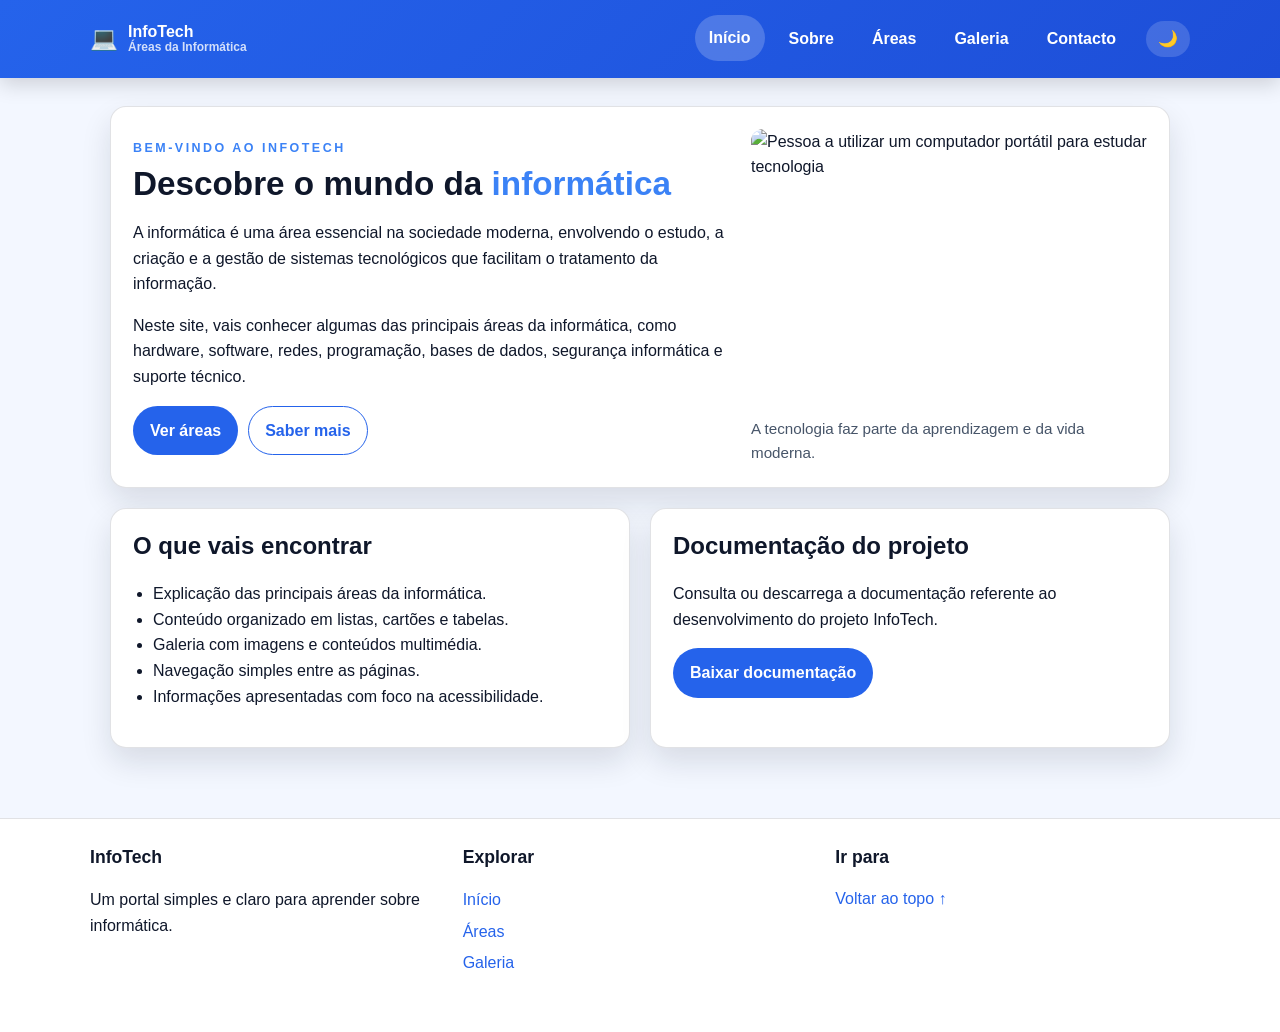
==== index.html @ 6b0cd7bc "Initial commit" ====
<!doctype html>
<html lang="pt-MZ">
  <head>
    <meta charset="UTF-8" />
    <meta name="viewport" content="width=device-width, initial-scale=1.0" />

    <meta
      name="description"
      content="InfoTech: portal educativo sobre as principais áreas da informática."
    />

    <title>InfoTech - Início</title>

    <link rel="stylesheet" href="css/style.css" />
  </head>

  <body id="topo">
    <header class="site-header"> <!-- Logótipo e menu -->
      <div class="topbar">
        <a
          class="brand"
          href="index.html"
          aria-label="InfoTech - Página inicial"
        >
          <span class="brand-icon" aria-hidden="true">💻</span>

          <span class="brand-text">
            <strong>InfoTech</strong>
            <small>Áreas da Informática</small>
          </span>
        </a>

        <button
          class="menu-toggle"
          type="button"
          aria-label="Abrir menu"
          aria-expanded="false"
          aria-controls="main-menu"
        >
          <span></span>
          <span></span>
          <span></span>
        </button>

        <nav class="menu" id="main-menu" aria-label="Navegação principal">
          <ul>
            <li>
              <a href="index.html" class="active" aria-current="page">
                Início
              </a>
            </li>

            <li>
              <a href="pages/sobre.html">Sobre</a>
            </li>

            <li>
              <a href="pages/areas.html">Áreas</a>
            </li>

            <li>
              <a href="pages/galeria.html">Galeria</a>
            </li>

            <li>
              <a href="pages/contacto.html">Contacto</a>
            </li>
          </ul>
        </nav>

        <button
          class="theme-toggle"
          id="theme-toggle"
          type="button"
          aria-label="Alternar tema"
        >
          ☀️
        </button>
      </div>
    </header>

    <main class="container"> <!-- Conteúdo principal -->
      <section class="card hero-card" aria-labelledby="titulo-principal">
        <div class="hero-text">
          <p class="eyebrow">Bem-vindo ao InfoTech</p>

          <h1 id="titulo-principal">
            Descobre o mundo da
            <span class="highlight">informática</span>
          </h1>

          <p>
            A informática é uma área essencial na sociedade moderna, envolvendo
            o estudo, a criação e a gestão de sistemas tecnológicos que
            facilitam o tratamento da informação.
          </p>

          <p>
            Neste site, vais conhecer algumas das principais áreas da
            informática, como hardware, software, redes, programação, bases de
            dados, segurança informática e suporte técnico.
          </p>

          <div class="actions">
            <a class="btn" href="pages/areas.html"> Ver áreas </a>

            <a class="btn btn-secondary" href="pages/sobre.html">
              Saber mais
            </a>
          </div>
        </div>

        <figure>
          <img
            src="https://images.unsplash.com/photo-1516321318423-f06f85e504b3?auto=format&fit=crop&w=900&q=80"
            alt="Pessoa a utilizar um computador portátil para estudar tecnologia"
          />

          <figcaption>
            A tecnologia faz parte da aprendizagem e da vida moderna.
          </figcaption>
        </figure>
      </section>

      <div class="info-flex">
        <section class="card" aria-labelledby="encontrar-titulo">
          <h2 id="encontrar-titulo">O que vais encontrar</h2>

          <ul>
            <li>Explicação das principais áreas da informática.</li>
            <li>Conteúdo organizado em listas, cartões e tabelas.</li>
            <li>Galeria com imagens e conteúdos multimédia.</li>
            <li>Navegação simples entre as páginas.</li>
            <li>Informações apresentadas com foco na acessibilidade.</li>
          </ul>
        </section>

        <section class="card" aria-labelledby="documentacao-titulo">
          <h2 id="documentacao-titulo">Documentação do projeto</h2>

          <p>
            Consulta ou descarrega a documentação referente ao desenvolvimento
            do projeto InfoTech.
          </p>

          <a
            class="btn"
            href="doc/documentacao-infotech.pdf"
            download="documentacao-infotech.pdf"
          >
            Baixar documentação
          </a>
        </section>
      </div>
    </main>

    <footer class="site-footer"> <!-- Rodapé -->
      <div class="footer-content">
        <div>
          <h2>InfoTech</h2>

          <p>Um portal simples e claro para aprender sobre informática.</p>
        </div>

        <div>
          <h2>Explorar</h2>

          <ul class="footer-links">
            <li>
              <a href="index.html">Início</a>
            </li>

            <li>
              <a href="pages/areas.html">Áreas</a>
            </li>

            <li>
              <a href="pages/galeria.html">Galeria</a>
            </li>
          </ul>
        </div>

        <div>
          <h2>Ir para</h2>

          <a href="#topo"> Voltar ao topo ↑ </a>
        </div>
      </div>
    </footer>

    <script src="js/script.js"></script>
  </body>
</html>
---- css/style.css ----
:root {
  color-scheme: dark;

  --bg: #07111f;
  --surface: #111827;
  --surface-2: #172033;
  --text: #f8fafc;
  --muted: #cbd5e1;
  --accent: #3b82f6;
  --accent-2: #60a5fa;
  --success: #22c55e;
  --danger: #ef4444;
  --border: rgba(148, 163, 184, 0.2);
  --shadow: 0 14px 30px rgba(2, 8, 23, 0.28);
}

body[data-theme='light'] {
  color-scheme: light;

  --bg: #f3f7ff;
  --surface: #ffffff;
  --surface-2: #ebf2ff;
  --text: #0f172a;
  --muted: #475569;
  --accent: #2563eb;
  --accent-2: #3b82f6;
  --success: #15803d;
  --danger: #dc2626;
  --border: rgba(15, 23, 42, 0.12);
  --shadow: 0 14px 30px rgba(15, 23, 42, 0.12);
}

* {
  box-sizing: border-box;
}

html {
  scroll-behavior: smooth;
}

body {
  min-width: 320px;
  margin: 0;
  background: var(--bg);
  color: var(--text);
  font-family: Arial, sans-serif;
  line-height: 1.6;
  transition:
    background 0.3s ease,
    color 0.3s ease;
}

img,
video,
audio {
  max-width: 100%;
}

img,
video {
  display: block;
  border-radius: 12px;
}

audio {
  display: block;
  width: 100%;
  margin-top: 10px;
}

figure {
  margin: 0;
}

figcaption {
  margin-top: 8px;
  color: var(--muted);
  font-size: 0.95rem;
}

a {
  color: inherit;
}

button,
input,
select,
textarea {
  font: inherit;
}

button,
a {
  -webkit-tap-highlight-color: transparent;
}

button:focus-visible,
a:focus-visible,
input:focus-visible,
select:focus-visible,
textarea:focus-visible {
  outline: 3px solid var(--accent-2);
  outline-offset: 3px;
}

.site-header {
  position: sticky;
  top: 0;
  z-index: 10;
  padding: 16px 20px;
  background: linear-gradient(135deg, var(--accent), #1d4ed8);
  color: white;
  box-shadow: 0 6px 20px rgba(0, 0, 0, 0.16);
}

.topbar {
  display: flex;
  align-items: center;
  gap: 16px;
  max-width: 1100px;
  margin: 0 auto;
}

.brand {
  display: flex;
  align-items: center;
  gap: 10px;
  color: white;
  font-weight: 700;
  text-decoration: none;
}

.brand-icon {
  font-size: 1.4rem;
}

.brand-text {
  display: flex;
  flex-direction: column;
  line-height: 1.1;
}

.brand-text small {
  font-size: 0.75rem;
  opacity: 0.8;
}

.menu {
  margin-left: auto;
}

nav.menu ul {
  display: flex;
  align-items: center;
  gap: 10px;
  padding: 0;
  margin: 0;
  list-style: none;
}

nav.menu a {
  display: block;
  padding: 10px 14px;
  border-radius: 999px;
  color: white;
  font-weight: 600;
  text-decoration: none;
  transition:
    background 0.25s ease,
    transform 0.2s ease;
}

nav.menu a:hover,
nav.menu a.active {
  background: rgba(255, 255, 255, 0.2);
  transform: translateY(-1px);
}

.theme-toggle,
.menu-toggle {
  padding: 10px 12px;
  border: 0;
  border-radius: 999px;
  background: rgba(255, 255, 255, 0.16);
  color: white;
  cursor: pointer;
}

.theme-toggle {
  line-height: 1;
}

.menu-toggle {
  display: none;
  flex-direction: column;
  gap: 4px;
}

.menu-toggle span {
  display: block;
  width: 20px;
  height: 2px;
  border-radius: 2px;
  background: white;
}

.container {
  max-width: 1100px;
  padding: 28px 20px 50px;
  margin: 0 auto;
}

.card {
  padding: 22px;
  margin-bottom: 20px;
  border: 1px solid var(--border);
  border-radius: 16px;
  background: var(--surface);
  box-shadow: var(--shadow);
}

.card h1,
.card h2,
.card h3 {
  line-height: 1.25;
}

.card h1:first-child,
.card h2:first-child,
.card h3:first-child {
  margin-top: 0;
}

.card p:last-child {
  margin-bottom: 0;
}

.hero-card {
  display: grid;
  grid-template-columns: 1.2fr 0.8fr;
  align-items: center;
  gap: 24px;
}

.hero-card figure img {
  width: 100%;
  min-height: 280px;
  object-fit: cover;
}

.hero-text h1,
.hero-text h2 {
  margin: 4px 0 10px;
  font-size: clamp(1.7rem, 2.6vw, 2.5rem);
}

.highlight {
  color: var(--accent-2);
  font-weight: 800;
}

.eyebrow {
  margin: 0;
  color: var(--accent-2);
  font-size: 0.78rem;
  font-weight: 700;
  letter-spacing: 0.2em;
  text-transform: uppercase;
}

.actions {
  display: flex;
  flex-wrap: wrap;
  gap: 10px;
  margin-top: 14px;
}

.btn {
  display: inline-block;
  padding: 11px 16px;
  border: 1px solid transparent;
  border-radius: 999px;
  background: var(--accent);
  color: white;
  font-weight: 700;
  text-decoration: none;
  cursor: pointer;
  transition:
    background 0.25s ease,
    color 0.25s ease,
    transform 0.2s ease;
}

.btn:hover {
  background: var(--accent-2);
  transform: translateY(-1px);
}

.btn-secondary {
  border-color: var(--accent);
  background: transparent;
  color: var(--accent);
}

.btn-secondary:hover {
  background: var(--surface-2);
  color: var(--accent);
}

.cards-grid {
  display: grid;
  grid-template-columns: repeat(auto-fit, minmax(260px, 1fr));
  gap: 18px;
}

.cards-grid > .visually-hidden {
  grid-column: 1 / -1;
}

.area-card {
  display: flex;
  flex-direction: column;
  gap: 10px;
}

.area-card h2 {
  margin-bottom: 0;
}

.summary {
  margin: 0;
  color: var(--muted);
}

.area-details {
  margin-top: 6px;
}

.area-details[hidden],
.carousel-slide[hidden] {
  display: none;
}

.area-card.is-open .area-details {
  display: block;
}

.expand-btn {
  align-self: flex-start;
  padding: 8px 12px;
  border: 1px solid var(--border);
  border-radius: 999px;
  background: var(--surface-2);
  color: var(--text);
  cursor: pointer;
  font-weight: 700;
}

.expand-btn:hover {
  background: var(--accent);
  color: white;
}

.table-wrapper {
  width: 100%;
  overflow-x: auto;
}

table {
  width: 100%;
  border-collapse: collapse;
}

caption {
  padding: 10px 0;
  color: var(--muted);
  font-weight: 700;
  text-align: left;
}

th,
td {
  padding: 10px;
  border: 1px solid var(--border);
  text-align: left;
}

th {
  background: var(--surface-2);
}

ul,
ol {
  padding-left: 20px;
}

.info-flex{
  display:flex;
  gap:20px;
}

.info-flex .card{
  flex:1;
}

@media (max-width:700px){
  .info-flex{
    flex-direction:column;
  }
}

.site-footer {
  padding: 24px 20px 40px;
  border-top: 1px solid var(--border);
  background: var(--surface);
}

.footer-content {
  display: grid;
  grid-template-columns: repeat(auto-fit, minmax(220px, 1fr));
  gap: 18px;
  max-width: 1100px;
  margin: 0 auto;
}

.footer-content h2 {
  margin-top: 0;
  font-size: 1.1rem;
}

.footer-links {
  padding: 0;
  list-style: none;
}

.footer-links li + li {
  margin-top: 6px;
}

.footer-links a,
.site-footer a {
  color: var(--accent);
  text-decoration: none;
}

.footer-links a:hover,
.site-footer a:hover {
  text-decoration: underline;
}

.form-group {
  margin-bottom: 16px;
}

.form-group label {
  display: block;
  margin-bottom: 6px;
  font-weight: 700;
}

.form-group input,
.form-group select,
.form-group textarea {
  width: 100%;
  padding: 11px 12px;
  border: 1px solid var(--border);
  border-radius: 10px;
  background: var(--surface-2);
  color: var(--text);
}

.form-group textarea {
  min-height: 140px;
  resize: vertical;
}

.form-group input::placeholder,
.form-group textarea::placeholder {
  color: var(--muted);
  opacity: 0.85;
}

.form-group input:focus,
.form-group select:focus,
.form-group textarea:focus {
  outline: 3px solid var(--accent-2);
  outline-offset: 2px;
}

.form-group input:invalid:not(:placeholder-shown),
.form-group select:invalid,
.form-group textarea:invalid:not(:placeholder-shown) {
  border-color: var(--danger);
}

.form-group input:valid,
.form-group select:valid,
.form-group textarea:valid {
  border-color: var(--success);
}

.checkbox-group {
  display: flex;
  align-items: flex-start;
  gap: 8px;
}

.checkbox-group input {
  width: auto;
  margin-top: 5px;
}

.checkbox-group label {
  margin: 0;
  font-weight: 400;
}

.technology-card {
  margin-bottom: 0;
  background: var(--surface-2);
}

.technology-card h3 {
  margin-top: 0;
  color: var(--accent-2);
}

.media-note {
  color: var(--muted);
  font-size: 0.9rem;
}

.carousel {
  position: relative;
  width: 100%;
}

.carousel-controls {
  display: flex;
  flex-wrap: wrap;
  align-items: center;
  gap: 10px;
}

.carousel-btn,
.carousel-indicator {
  padding: 9px 14px;
  border: 1px solid var(--border);
  border-radius: 999px;
  background: var(--surface-2);
  color: var(--text);
  cursor: pointer;
  font: inherit;
  font-weight: 700;
}

.carousel-btn:hover,
.carousel-indicator:hover,
.carousel-indicator.is-active {
  background: var(--accent);
  color: white;
}

.carousel-slides {
  min-height: 360px;
  margin-top: 16px;
  overflow: hidden;
  border-radius: 16px;
  background: var(--surface-2);
}

.carousel-slide {
  animation: carousel-fade 0.35s ease;
}

.carousel-slide figure {
  margin: 0;
}

.carousel-slide img {
  width: 100%;
  height: 360px;
  object-fit: cover;
  border-radius: 16px 16px 0 0;
}

.carousel-slide figcaption {
  padding: 14px 16px;
  margin: 0;
  background: var(--surface-2);
  color: var(--text);
  font-weight: 600;
}

.carousel-indicators {
  display: flex;
  justify-content: center;
  gap: 8px;
  margin-top: 16px;
}

.carousel-indicator {
  min-width: 40px;
}

@keyframes carousel-fade {
  from {
    opacity: 0;
  }

  to {
    opacity: 1;
  }
}

.visually-hidden {
  position: absolute;
  width: 1px;
  height: 1px;
  padding: 0;
  margin: -1px;
  overflow: hidden;
  clip: rect(0, 0, 0, 0);
  white-space: nowrap;
  border: 0;
}

@media (max-width: 780px) {
  .topbar {
    flex-wrap: wrap;
  }

  .menu-toggle {
    display: flex;
    margin-left: auto;
  }

  .menu {
    display: none;
    width: 100%;
  }

  .menu.open {
    display: block;
  }

  nav.menu ul {
    flex-direction: column;
    align-items: stretch;
    padding-top: 8px;
  }

  nav.menu a {
    text-align: center;
    background: rgba(255, 255, 255, 0.12);
  }

  .hero-card {
    grid-template-columns: 1fr;
  }
}

@media (max-width: 560px) {
  html {
    scroll-behavior: auto;
  }

  .container {
    padding: 20px 14px 40px;
  }

  .card {
    padding: 18px;
  }

  .topbar {
    gap: 10px;
  }

  .carousel-slides {
    min-height: 280px;
  }

  .carousel-slide img {
    height: 280px;
  }

  .carousel-controls {
    flex-direction: column;
    align-items: stretch;
  }

  .carousel-btn {
    width: 100%;
  }
}

@media (prefers-reduced-motion: reduce) {
  *,
  *::before,
  *::after {
    scroll-behavior: auto !important;
    animation-duration: 0.01ms !important;
    animation-iteration-count: 1 !important;
    transition-duration: 0.01ms !important;
  }
}
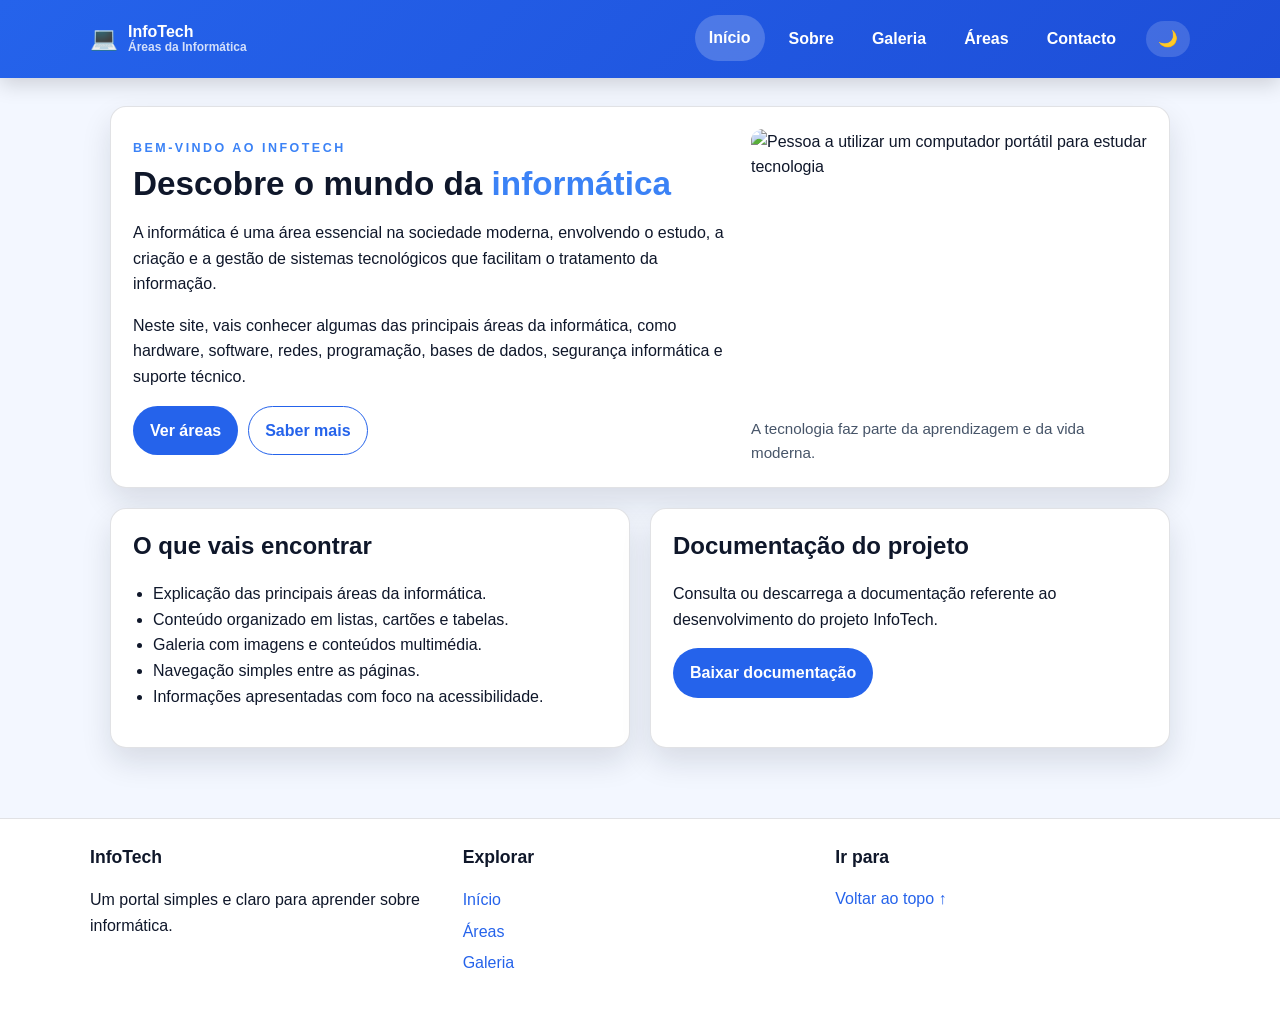
==== commit 906fd962: "Refines UI, updates documentation, and adds favicon Introduces a new SVG favicon for enhanced visual" ====
--- a/index.html
+++ b/index.html
@@ -12,6 +12,7 @@
     <title>InfoTech - Início</title>
 
     <link rel="stylesheet" href="css/style.css" />
+    <link rel="shortcut icon" href="image/favicon.svg" type="image/x-icon">
   </head>
 
   <body id="topo">
@@ -55,11 +56,11 @@
             </li>
 
             <li>
-              <a href="pages/areas.html">Áreas</a>
+              <a href="pages/galeria.html">Galeria</a>
             </li>
 
             <li>
-              <a href="pages/galeria.html">Galeria</a>
+              <a href="pages/areas.html">Áreas</a>
             </li>
 
             <li>
--- a/css/style.css
+++ b/css/style.css
@@ -14,7 +14,7 @@
   --shadow: 0 14px 30px rgba(2, 8, 23, 0.28);
 }
 
-body[data-theme='light'] {
+body[data-theme="light"] {
   color-scheme: light;
 
   --bg: #f3f7ff;
@@ -394,18 +394,18 @@
   padding-left: 20px;
 }
 
-.info-flex{
-  display:flex;
-  gap:20px;
-}
-
-.info-flex .card{
-  flex:1;
-}
-
-@media (max-width:700px){
-  .info-flex{
-    flex-direction:column;
+.info-flex {
+  display: flex;
+  gap: 20px;
+}
+
+.info-flex .card {
+  flex: 1;
+}
+
+@media (max-width: 700px) {
+  .info-flex {
+    flex-direction: column;
   }
 }
 
@@ -523,6 +523,66 @@
 .technology-card h3 {
   margin-top: 0;
   color: var(--accent-2);
+}
+
+.proprietario {
+  padding: 22px;
+  margin-bottom: 20px;
+  border: 1px solid var(--border);
+  border-radius: 16px;
+  background: var(--surface);
+  box-shadow: var(--shadow);
+}
+
+.proprietario h2 {
+  margin-top: 0;
+}
+
+.proprietario-container {
+  display: grid;
+  grid-template-columns: minmax(180px, 260px) 1fr;
+  align-items: center;
+  gap: 24px;
+}
+
+.proprietario-foto {
+  min-height: 220px;
+  padding: 8px;
+  border: 2px dashed var(--accent-2);
+  border-radius: 16px;
+  background: var(--surface-2);
+}
+
+.proprietario-foto img {
+  width: 100%;
+  height: 220px;
+  object-fit: cover;
+}
+
+.proprietario-info h3 {
+  margin: 0 0 4px;
+  color: var(--accent-2);
+}
+
+.proprietario-info p {
+  margin-top: 8px;
+}
+
+.cargo {
+  color: var(--muted);
+  font-weight: 700;
+}
+
+.proprietario-contactos {
+  display: flex;
+  flex-wrap: wrap;
+  gap: 12px 20px;
+  margin-top: 16px;
+}
+
+.proprietario-contactos a {
+  color: var(--accent-2);
+  font-weight: 700;
 }
 
 .media-note {
@@ -658,6 +718,10 @@
   .hero-card {
     grid-template-columns: 1fr;
   }
+
+  .proprietario-container {
+    grid-template-columns: 1fr;
+  }
 }
 
 @media (max-width: 560px) {
@@ -704,4 +768,103 @@
     animation-iteration-count: 1 !important;
     transition-duration: 0.01ms !important;
   }
-}+}
+
+/* Secção do Proprietário */
+.proprietario {
+  margin-top: 60px;
+  padding: 40px 20px;
+  background: var(--surface);
+  border-radius: 12px;
+}
+
+.proprietario h2 {
+  margin: 0 0 30px;
+  font-size: 24px;
+  text-align: center;
+}
+
+.proprietario-container {
+  display: flex;
+  flex-direction: column;
+  align-items: center;
+  gap: 30px;
+  max-width: 900px;
+  margin: 0 auto;
+}
+
+.proprietario-foto {
+  width: 180px;
+  height: 180px;
+  border-radius: 50%;
+  overflow: hidden;
+  border: 4px solid var(--accent);
+  flex-shrink: 0;
+}
+
+.proprietario-foto img {
+  width: 100%;
+  height: 100%;
+  object-fit: cover;
+}
+
+.proprietario-info {
+  text-align: center;
+  max-width: 600px;
+}
+
+.proprietario-info h3 {
+  margin: 0 0 8px;
+  font-size: 22px;
+}
+
+.proprietario-info .cargo {
+  margin: 0 0 16px;
+  font-size: 16px;
+  color: var(--accent);
+  font-weight: 600;
+}
+
+.proprietario-info p {
+  margin: 0 0 20px;
+  line-height: 1.6;
+}
+
+.proprietario-contactos {
+  display: flex;
+  justify-content: center;
+  gap: 20px;
+  flex-wrap: wrap;
+}
+
+.proprietario-contactos a {
+  color: var(--text);
+  text-decoration: none;
+  padding: 8px 16px;
+  border: 2px solid var(--accent);
+  border-radius: 8px;
+  transition:
+    background 0.3s,
+    color 0.3s;
+}
+
+.proprietario-contactos a:hover {
+  background: var(--accent);
+  color: var(--bg);
+}
+
+/* Responsividade */
+@media (min-width: 768px) {
+  .proprietario-container {
+    flex-direction: row;
+    text-align: left;
+  }
+
+  .proprietario-info {
+    text-align: left;
+  }
+
+  .proprietario-contactos {
+    justify-content: flex-start;
+  }
+}
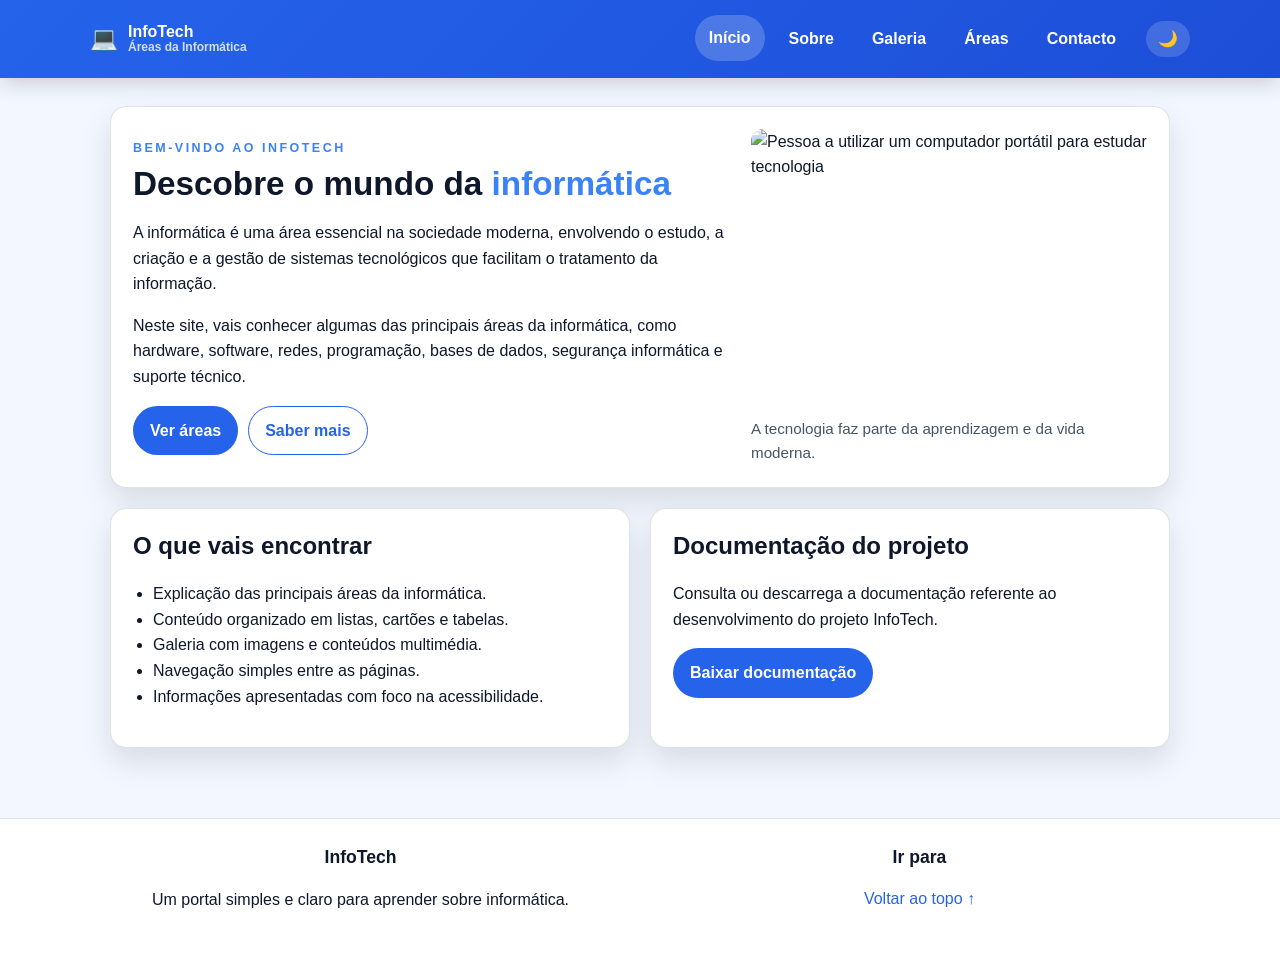
==== commit d1918acf: "Simplify footer navigation layout Removed the redundant 'Explorar' section from the footer across th" ====
--- a/index.html
+++ b/index.html
@@ -164,24 +164,6 @@
         </div>
 
         <div>
-          <h2>Explorar</h2>
-
-          <ul class="footer-links">
-            <li>
-              <a href="index.html">Início</a>
-            </li>
-
-            <li>
-              <a href="pages/areas.html">Áreas</a>
-            </li>
-
-            <li>
-              <a href="pages/galeria.html">Galeria</a>
-            </li>
-          </ul>
-        </div>
-
-        <div>
           <h2>Ir para</h2>
 
           <a href="#topo"> Voltar ao topo ↑ </a>
--- a/css/style.css
+++ b/css/style.css
@@ -421,6 +421,7 @@
   gap: 18px;
   max-width: 1100px;
   margin: 0 auto;
+  text-align: center;
 }
 
 .footer-content h2 {
@@ -796,16 +797,21 @@
 .proprietario-foto {
   width: 180px;
   height: 180px;
-  border-radius: 50%;
   overflow: hidden;
   border: 4px solid var(--accent);
+  border-radius: 50%;
+  background: var(--surface);
   flex-shrink: 0;
 }
 
 .proprietario-foto img {
-  width: 100%;
-  height: 100%;
+  display: block;
+  width: 100% !important;
+  height: 100% !important;
+  max-width: none !important;
   object-fit: cover;
+  object-position: center;
+  border-radius: inherit;
 }
 
 .proprietario-info {
